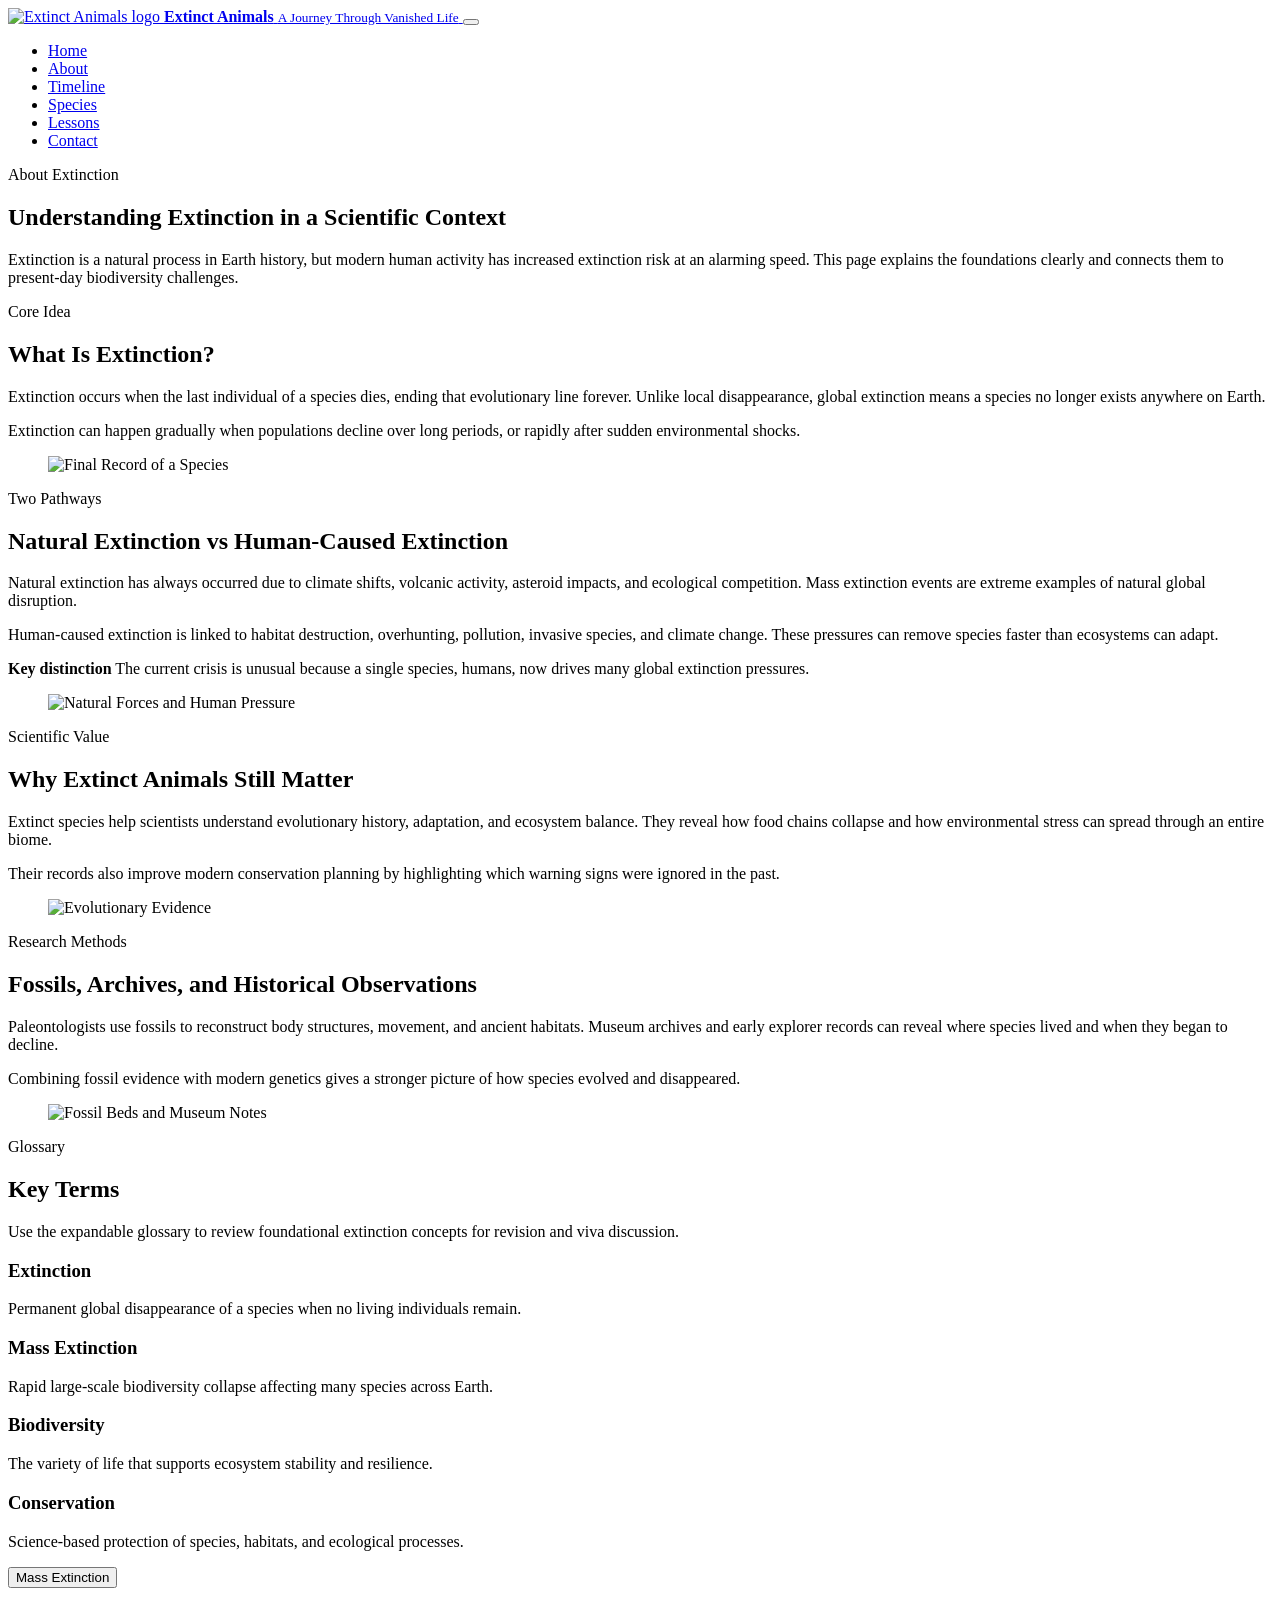
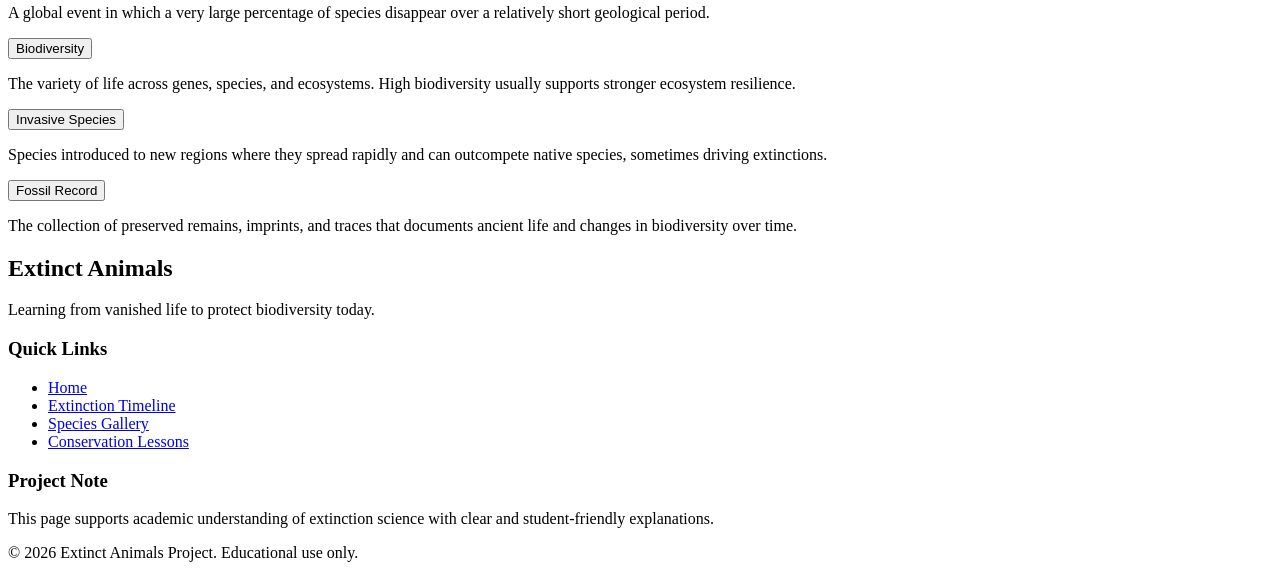
==== about.html @ c0fbe5d6 "Add files via upload" ====
<!DOCTYPE html>
<html lang="en">
<head>
  <meta charset="UTF-8" />
  <meta name="viewport" content="width=device-width, initial-scale=1.0" />
  <meta name="description" content="Learn what extinction means, how natural and human-driven extinctions differ, and why extinct species still matter to science." />
  <title>Extinct Animals | About Extinction</title>
  <meta name="robots" content="index, follow" />
  <meta name="theme-color" content="#13110f" />
  <link rel="canonical" href="https://your-domain.example/about.html" />

  <meta property="og:locale" content="en_US" />
  <meta property="og:type" content="website" />
  <meta property="og:site_name" content="Extinct Animals" />
  <meta property="og:title" content="Extinct Animals | About Extinction" />
  <meta property="og:description" content="Learn what extinction means, how natural and human-driven extinctions differ, and why extinct species still matter to science." />
  <meta property="og:url" content="https://your-domain.example/about.html" />
  <meta property="og:image" content="/assets/banners/Banner.png" />
  <meta property="og:image:alt" content="Extinct Animals banner with natural history theme" />

  <meta name="twitter:card" content="summary_large_image" />
  <meta name="twitter:title" content="Extinct Animals | About Extinction" />
  <meta name="twitter:description" content="Learn what extinction means, how natural and human-driven extinctions differ, and why extinct species still matter to science." />
  <meta name="twitter:image" content="/assets/banners/Banner.png" />
  <meta name="twitter:image:alt" content="Extinct Animals banner with natural history theme" />

  <link rel="stylesheet" href="css/style.css" />
  <link rel="icon" type="image/png" href="assets/icons/Logo.png" />
</head>
<body data-page="about.html">
  <header class="site-header">
    <div class="container nav-wrap">
      <a class="logo" href="index.html" aria-label="Extinct Animals home page">
        <span class="logo-mark"><img src="assets/icons/Logo.png" alt="Extinct Animals logo" /></span>
        <span class="logo-text">
          <strong>Extinct Animals</strong>
          <small>A Journey Through Vanished Life</small>
        </span>
      </a>

      <button class="menu-toggle" type="button" aria-label="Toggle navigation menu" aria-controls="primaryNav" aria-expanded="false">
        <span></span>
        <span></span>
        <span></span>
      </button>

      <nav aria-label="Main navigation">
        <ul class="nav-links" id="primaryNav">
          <li><a href="index.html" data-page="index.html">Home</a></li>
          <li><a href="about.html" data-page="about.html">About</a></li>
          <li><a href="timeline.html" data-page="timeline.html">Timeline</a></li>
          <li><a href="species.html" data-page="species.html">Species</a></li>
          <li><a href="lessons.html" data-page="lessons.html">Lessons</a></li>
          <li><a href="contact.html" data-page="contact.html">Contact</a></li>
        </ul>
      </nav>
    </div>
  </header>

  <main>
    <section class="page-hero about-hero">
      <div class="container hero-content" data-reveal>
        <span class="eyebrow">About Extinction</span>
        <h1>Understanding Extinction in a Scientific Context</h1>
        <p>
          Extinction is a natural process in Earth history, but modern human activity has increased extinction risk at an alarming speed.
          This page explains the foundations clearly and connects them to present-day biodiversity challenges.
        </p>
      </div>
    </section>

    <section class="section">
      <div class="container split-layout">
        <article class="split-text" data-reveal>
          <span class="eyebrow">Core Idea</span>
          <h2>What Is Extinction?</h2>
          <p>
            Extinction occurs when the last individual of a species dies, ending that evolutionary line forever. Unlike local disappearance,
            global extinction means a species no longer exists anywhere on Earth.
          </p>
          <p>
            Extinction can happen gradually when populations decline over long periods, or rapidly after sudden environmental shocks.
          </p>
        </article>
        <div class="split-media" data-reveal>
          <figure class="content-media">
            <img src="assets/images/Final%20Record%20of%20a%20Species.png" alt="Final Record of a Species" loading="lazy" />
          </figure>
        </div>
      </div>
    </section>

    <section class="section section-alt">
      <div class="container split-layout reverse">
        <article class="split-text" data-reveal>
          <span class="eyebrow">Two Pathways</span>
          <h2>Natural Extinction vs Human-Caused Extinction</h2>
          <p>
            Natural extinction has always occurred due to climate shifts, volcanic activity, asteroid impacts, and ecological competition.
            Mass extinction events are extreme examples of natural global disruption.
          </p>
          <p>
            Human-caused extinction is linked to habitat destruction, overhunting, pollution, invasive species, and climate change.
            These pressures can remove species faster than ecosystems can adapt.
          </p>
          <div class="callout">
            <strong>Key distinction</strong>
            The current crisis is unusual because a single species, humans, now drives many global extinction pressures.
          </div>
        </article>
        <div class="split-media" data-reveal>
          <figure class="content-media">
            <img src="assets/images/Natural%20Forces%20and%20Human%20Pressure.png" alt="Natural Forces and Human Pressure" loading="lazy" />
          </figure>
        </div>
      </div>
    </section>

    <section class="section section-light">
      <div class="container split-layout">
        <article class="split-text" data-reveal>
          <span class="eyebrow">Scientific Value</span>
          <h2>Why Extinct Animals Still Matter</h2>
          <p>
            Extinct species help scientists understand evolutionary history, adaptation, and ecosystem balance. They reveal how food chains
            collapse and how environmental stress can spread through an entire biome.
          </p>
          <p>
            Their records also improve modern conservation planning by highlighting which warning signs were ignored in the past.
          </p>
        </article>
        <div class="split-media" data-reveal>
          <figure class="content-media">
            <img src="assets/images/Evolutionary%20Evidence.png" alt="Evolutionary Evidence" loading="lazy" />
          </figure>
        </div>
      </div>
    </section>

    <section class="section">
      <div class="container split-layout reverse">
        <article class="split-text" data-reveal>
          <span class="eyebrow">Research Methods</span>
          <h2>Fossils, Archives, and Historical Observations</h2>
          <p>
            Paleontologists use fossils to reconstruct body structures, movement, and ancient habitats. Museum archives and early explorer
            records can reveal where species lived and when they began to decline.
          </p>
          <p>
            Combining fossil evidence with modern genetics gives a stronger picture of how species evolved and disappeared.
          </p>
        </article>
        <div class="split-media" data-reveal>
          <figure class="content-media">
            <img src="assets/images/Fossil%20Beds%20and%20Museum%20Notes.png" alt="Fossil Beds and Museum Notes" loading="lazy" />
          </figure>
        </div>
      </div>
    </section>

    <section class="section section-light">
      <div class="container">
        <div class="section-heading" data-reveal>
          <span class="eyebrow">Glossary</span>
          <h2>Key Terms</h2>
          <p>Use the expandable glossary to review foundational extinction concepts for revision and viva discussion.</p>
        </div>

        <div class="key-grid" data-reveal>
          <article class="glossary-card">
            <h3>Extinction</h3>
            <p>Permanent global disappearance of a species when no living individuals remain.</p>
          </article>
          <article class="glossary-card">
            <h3>Mass Extinction</h3>
            <p>Rapid large-scale biodiversity collapse affecting many species across Earth.</p>
          </article>
          <article class="glossary-card">
            <h3>Biodiversity</h3>
            <p>The variety of life that supports ecosystem stability and resilience.</p>
          </article>
          <article class="glossary-card">
            <h3>Conservation</h3>
            <p>Science-based protection of species, habitats, and ecological processes.</p>
          </article>
        </div>

        <div class="accordion" data-reveal>
          <article class="accordion-item">
            <button class="accordion-toggle" type="button" aria-expanded="false">Mass Extinction</button>
            <div class="accordion-content">
              <p>A global event in which a very large percentage of species disappear over a relatively short geological period.</p>
            </div>
          </article>

          <article class="accordion-item">
            <button class="accordion-toggle" type="button" aria-expanded="false">Biodiversity</button>
            <div class="accordion-content">
              <p>The variety of life across genes, species, and ecosystems. High biodiversity usually supports stronger ecosystem resilience.</p>
            </div>
          </article>

          <article class="accordion-item">
            <button class="accordion-toggle" type="button" aria-expanded="false">Invasive Species</button>
            <div class="accordion-content">
              <p>Species introduced to new regions where they spread rapidly and can outcompete native species, sometimes driving extinctions.</p>
            </div>
          </article>

          <article class="accordion-item">
            <button class="accordion-toggle" type="button" aria-expanded="false">Fossil Record</button>
            <div class="accordion-content">
              <p>The collection of preserved remains, imprints, and traces that documents ancient life and changes in biodiversity over time.</p>
            </div>
          </article>
        </div>
      </div>
    </section>
  </main>

  <footer class="site-footer">
    <div class="container footer-grid">
      <div>
        <h2>Extinct Animals</h2>
        <p>Learning from vanished life to protect biodiversity today.</p>
      </div>
      <div>
        <h3>Quick Links</h3>
        <ul class="footer-links">
          <li><a href="index.html">Home</a></li>
          <li><a href="timeline.html">Extinction Timeline</a></li>
          <li><a href="species.html">Species Gallery</a></li>
          <li><a href="lessons.html">Conservation Lessons</a></li>
        </ul>
      </div>
      <div>
        <h3>Project Note</h3>
        <p>This page supports academic understanding of extinction science with clear and student-friendly explanations.</p>
      </div>
    </div>
    <div class="footer-bottom">
      <p>&copy; 2026 Extinct Animals Project. Educational use only.</p>
    </div>
  </footer>

  <script src="js/main.js" defer></script>
</body>
</html>
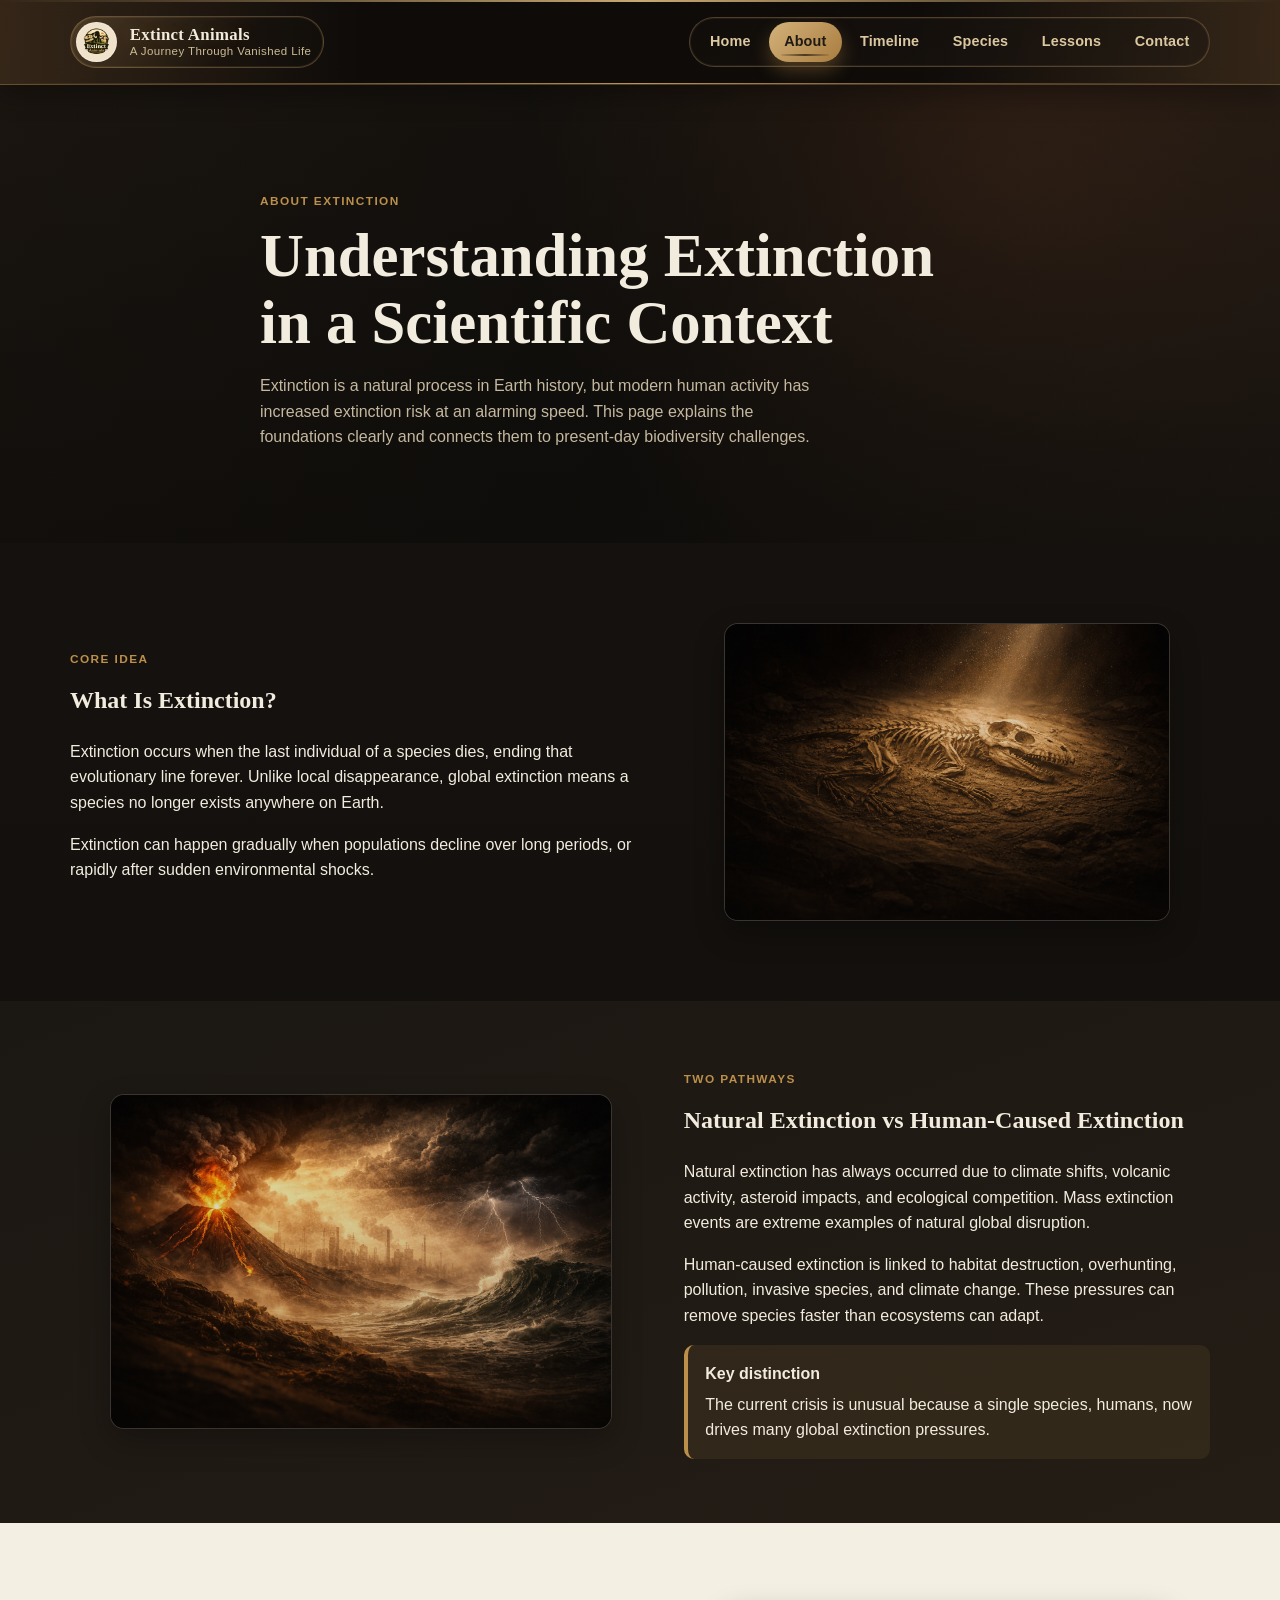
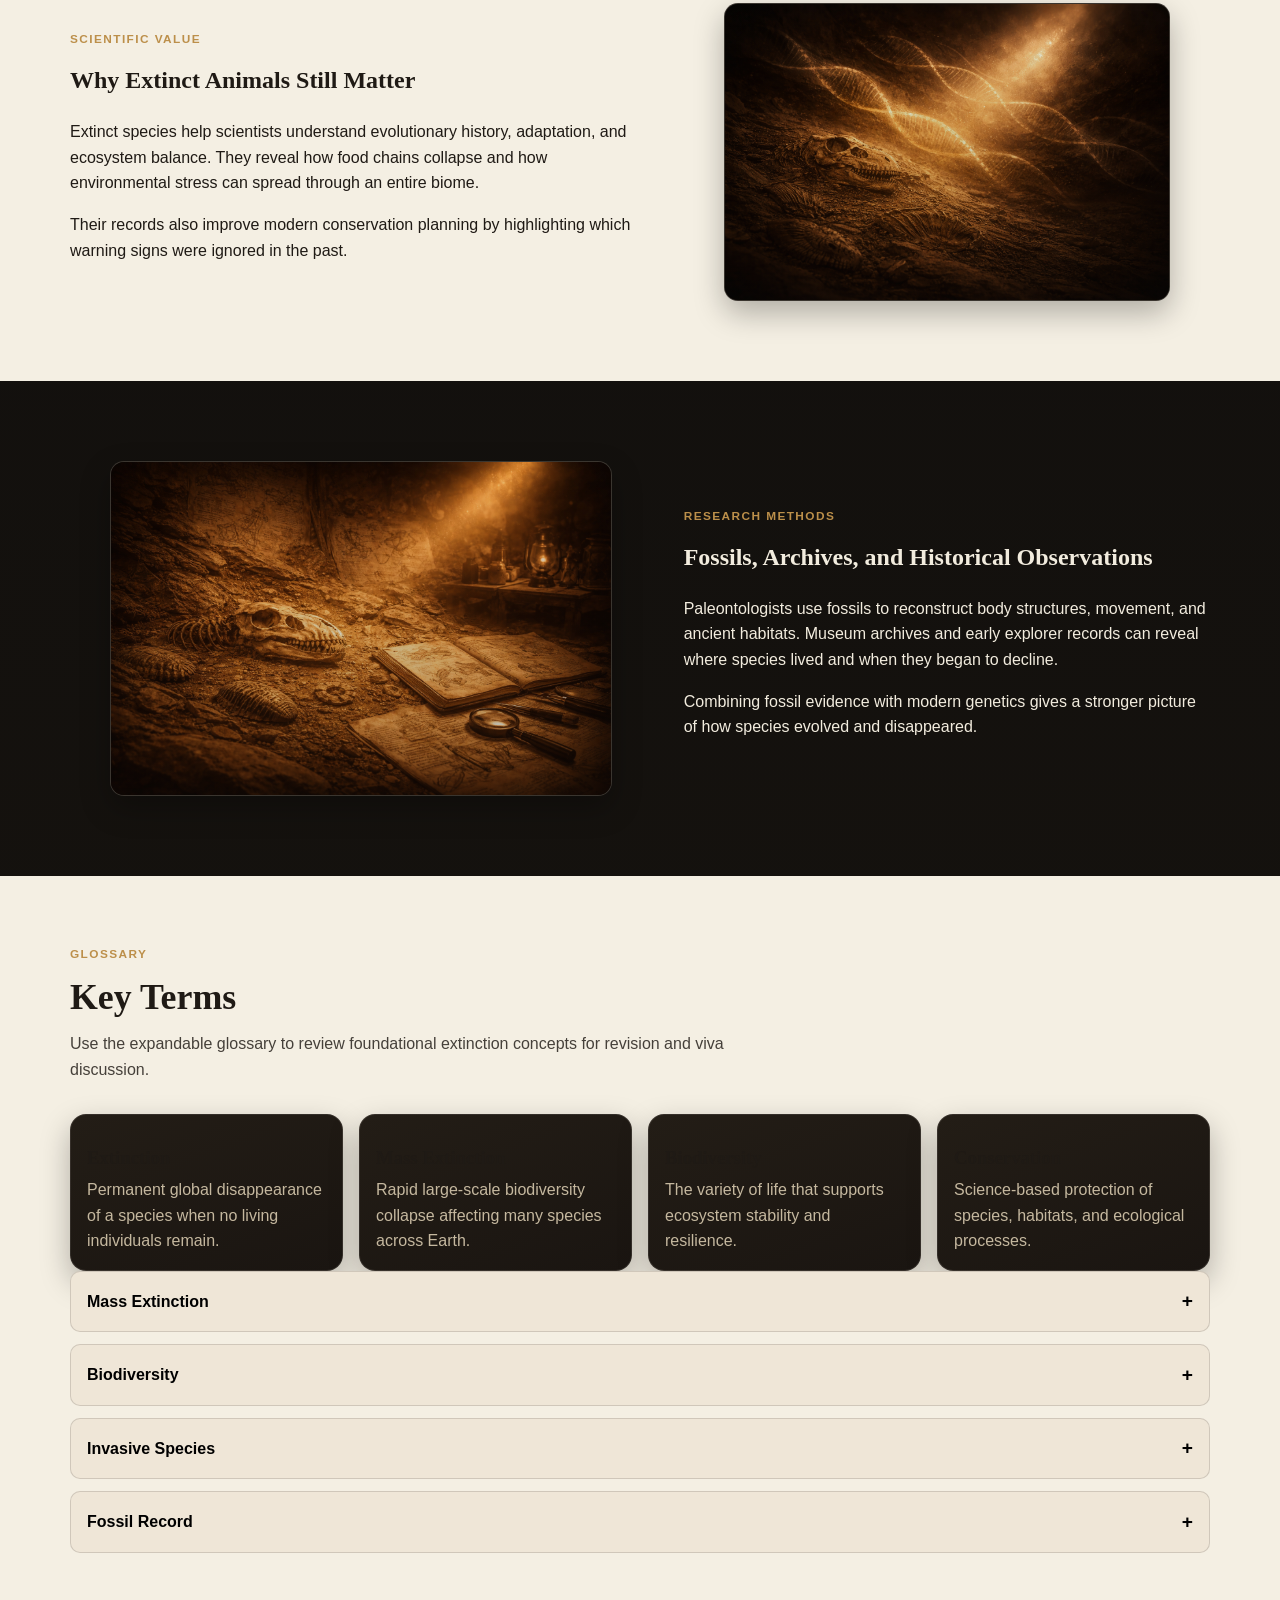
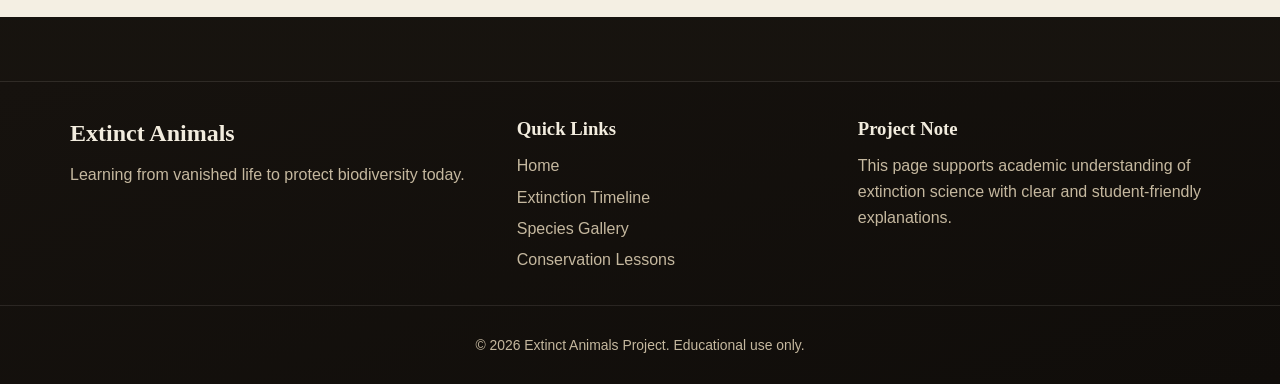
==== commit 305bdacd: "Update about.html" ====
--- a/about.html
+++ b/about.html
@@ -1,250 +1,250 @@
-<!DOCTYPE html>
-<html lang="en">
-<head>
-  <meta charset="UTF-8" />
-  <meta name="viewport" content="width=device-width, initial-scale=1.0" />
-  <meta name="description" content="Learn what extinction means, how natural and human-driven extinctions differ, and why extinct species still matter to science." />
-  <title>Extinct Animals | About Extinction</title>
-  <meta name="robots" content="index, follow" />
-  <meta name="theme-color" content="#13110f" />
-  <link rel="canonical" href="https://your-domain.example/about.html" />
-
-  <meta property="og:locale" content="en_US" />
-  <meta property="og:type" content="website" />
-  <meta property="og:site_name" content="Extinct Animals" />
-  <meta property="og:title" content="Extinct Animals | About Extinction" />
-  <meta property="og:description" content="Learn what extinction means, how natural and human-driven extinctions differ, and why extinct species still matter to science." />
-  <meta property="og:url" content="https://your-domain.example/about.html" />
-  <meta property="og:image" content="/assets/banners/Banner.png" />
-  <meta property="og:image:alt" content="Extinct Animals banner with natural history theme" />
-
-  <meta name="twitter:card" content="summary_large_image" />
-  <meta name="twitter:title" content="Extinct Animals | About Extinction" />
-  <meta name="twitter:description" content="Learn what extinction means, how natural and human-driven extinctions differ, and why extinct species still matter to science." />
-  <meta name="twitter:image" content="/assets/banners/Banner.png" />
-  <meta name="twitter:image:alt" content="Extinct Animals banner with natural history theme" />
-
-  <link rel="stylesheet" href="css/style.css" />
-  <link rel="icon" type="image/png" href="assets/icons/Logo.png" />
-</head>
-<body data-page="about.html">
-  <header class="site-header">
-    <div class="container nav-wrap">
-      <a class="logo" href="index.html" aria-label="Extinct Animals home page">
-        <span class="logo-mark"><img src="assets/icons/Logo.png" alt="Extinct Animals logo" /></span>
-        <span class="logo-text">
-          <strong>Extinct Animals</strong>
-          <small>A Journey Through Vanished Life</small>
-        </span>
-      </a>
-
-      <button class="menu-toggle" type="button" aria-label="Toggle navigation menu" aria-controls="primaryNav" aria-expanded="false">
-        <span></span>
-        <span></span>
-        <span></span>
-      </button>
-
-      <nav aria-label="Main navigation">
-        <ul class="nav-links" id="primaryNav">
-          <li><a href="index.html" data-page="index.html">Home</a></li>
-          <li><a href="about.html" data-page="about.html">About</a></li>
-          <li><a href="timeline.html" data-page="timeline.html">Timeline</a></li>
-          <li><a href="species.html" data-page="species.html">Species</a></li>
-          <li><a href="lessons.html" data-page="lessons.html">Lessons</a></li>
-          <li><a href="contact.html" data-page="contact.html">Contact</a></li>
-        </ul>
-      </nav>
-    </div>
-  </header>
-
-  <main>
-    <section class="page-hero about-hero">
-      <div class="container hero-content" data-reveal>
-        <span class="eyebrow">About Extinction</span>
-        <h1>Understanding Extinction in a Scientific Context</h1>
-        <p>
-          Extinction is a natural process in Earth history, but modern human activity has increased extinction risk at an alarming speed.
-          This page explains the foundations clearly and connects them to present-day biodiversity challenges.
-        </p>
-      </div>
-    </section>
-
-    <section class="section">
-      <div class="container split-layout">
-        <article class="split-text" data-reveal>
-          <span class="eyebrow">Core Idea</span>
-          <h2>What Is Extinction?</h2>
-          <p>
-            Extinction occurs when the last individual of a species dies, ending that evolutionary line forever. Unlike local disappearance,
-            global extinction means a species no longer exists anywhere on Earth.
-          </p>
-          <p>
-            Extinction can happen gradually when populations decline over long periods, or rapidly after sudden environmental shocks.
-          </p>
-        </article>
-        <div class="split-media" data-reveal>
-          <figure class="content-media">
-            <img src="assets/images/Final%20Record%20of%20a%20Species.png" alt="Final Record of a Species" loading="lazy" />
-          </figure>
-        </div>
-      </div>
-    </section>
-
-    <section class="section section-alt">
-      <div class="container split-layout reverse">
-        <article class="split-text" data-reveal>
-          <span class="eyebrow">Two Pathways</span>
-          <h2>Natural Extinction vs Human-Caused Extinction</h2>
-          <p>
-            Natural extinction has always occurred due to climate shifts, volcanic activity, asteroid impacts, and ecological competition.
-            Mass extinction events are extreme examples of natural global disruption.
-          </p>
-          <p>
-            Human-caused extinction is linked to habitat destruction, overhunting, pollution, invasive species, and climate change.
-            These pressures can remove species faster than ecosystems can adapt.
-          </p>
-          <div class="callout">
-            <strong>Key distinction</strong>
-            The current crisis is unusual because a single species, humans, now drives many global extinction pressures.
-          </div>
-        </article>
-        <div class="split-media" data-reveal>
-          <figure class="content-media">
-            <img src="assets/images/Natural%20Forces%20and%20Human%20Pressure.png" alt="Natural Forces and Human Pressure" loading="lazy" />
-          </figure>
-        </div>
-      </div>
-    </section>
-
-    <section class="section section-light">
-      <div class="container split-layout">
-        <article class="split-text" data-reveal>
-          <span class="eyebrow">Scientific Value</span>
-          <h2>Why Extinct Animals Still Matter</h2>
-          <p>
-            Extinct species help scientists understand evolutionary history, adaptation, and ecosystem balance. They reveal how food chains
-            collapse and how environmental stress can spread through an entire biome.
-          </p>
-          <p>
-            Their records also improve modern conservation planning by highlighting which warning signs were ignored in the past.
-          </p>
-        </article>
-        <div class="split-media" data-reveal>
-          <figure class="content-media">
-            <img src="assets/images/Evolutionary%20Evidence.png" alt="Evolutionary Evidence" loading="lazy" />
-          </figure>
-        </div>
-      </div>
-    </section>
-
-    <section class="section">
-      <div class="container split-layout reverse">
-        <article class="split-text" data-reveal>
-          <span class="eyebrow">Research Methods</span>
-          <h2>Fossils, Archives, and Historical Observations</h2>
-          <p>
-            Paleontologists use fossils to reconstruct body structures, movement, and ancient habitats. Museum archives and early explorer
-            records can reveal where species lived and when they began to decline.
-          </p>
-          <p>
-            Combining fossil evidence with modern genetics gives a stronger picture of how species evolved and disappeared.
-          </p>
-        </article>
-        <div class="split-media" data-reveal>
-          <figure class="content-media">
-            <img src="assets/images/Fossil%20Beds%20and%20Museum%20Notes.png" alt="Fossil Beds and Museum Notes" loading="lazy" />
-          </figure>
-        </div>
-      </div>
-    </section>
-
-    <section class="section section-light">
-      <div class="container">
-        <div class="section-heading" data-reveal>
-          <span class="eyebrow">Glossary</span>
-          <h2>Key Terms</h2>
-          <p>Use the expandable glossary to review foundational extinction concepts for revision and viva discussion.</p>
-        </div>
-
-        <div class="key-grid" data-reveal>
-          <article class="glossary-card">
-            <h3>Extinction</h3>
-            <p>Permanent global disappearance of a species when no living individuals remain.</p>
-          </article>
-          <article class="glossary-card">
-            <h3>Mass Extinction</h3>
-            <p>Rapid large-scale biodiversity collapse affecting many species across Earth.</p>
-          </article>
-          <article class="glossary-card">
-            <h3>Biodiversity</h3>
-            <p>The variety of life that supports ecosystem stability and resilience.</p>
-          </article>
-          <article class="glossary-card">
-            <h3>Conservation</h3>
-            <p>Science-based protection of species, habitats, and ecological processes.</p>
-          </article>
-        </div>
-
-        <div class="accordion" data-reveal>
-          <article class="accordion-item">
-            <button class="accordion-toggle" type="button" aria-expanded="false">Mass Extinction</button>
-            <div class="accordion-content">
-              <p>A global event in which a very large percentage of species disappear over a relatively short geological period.</p>
-            </div>
-          </article>
-
-          <article class="accordion-item">
-            <button class="accordion-toggle" type="button" aria-expanded="false">Biodiversity</button>
-            <div class="accordion-content">
-              <p>The variety of life across genes, species, and ecosystems. High biodiversity usually supports stronger ecosystem resilience.</p>
-            </div>
-          </article>
-
-          <article class="accordion-item">
-            <button class="accordion-toggle" type="button" aria-expanded="false">Invasive Species</button>
-            <div class="accordion-content">
-              <p>Species introduced to new regions where they spread rapidly and can outcompete native species, sometimes driving extinctions.</p>
-            </div>
-          </article>
-
-          <article class="accordion-item">
-            <button class="accordion-toggle" type="button" aria-expanded="false">Fossil Record</button>
-            <div class="accordion-content">
-              <p>The collection of preserved remains, imprints, and traces that documents ancient life and changes in biodiversity over time.</p>
-            </div>
-          </article>
-        </div>
-      </div>
-    </section>
-  </main>
-
-  <footer class="site-footer">
-    <div class="container footer-grid">
-      <div>
-        <h2>Extinct Animals</h2>
-        <p>Learning from vanished life to protect biodiversity today.</p>
-      </div>
-      <div>
-        <h3>Quick Links</h3>
-        <ul class="footer-links">
-          <li><a href="index.html">Home</a></li>
-          <li><a href="timeline.html">Extinction Timeline</a></li>
-          <li><a href="species.html">Species Gallery</a></li>
-          <li><a href="lessons.html">Conservation Lessons</a></li>
-        </ul>
-      </div>
-      <div>
-        <h3>Project Note</h3>
-        <p>This page supports academic understanding of extinction science with clear and student-friendly explanations.</p>
-      </div>
-    </div>
-    <div class="footer-bottom">
-      <p>&copy; 2026 Extinct Animals Project. Educational use only.</p>
-    </div>
-  </footer>
-
-  <script src="js/main.js" defer></script>
-</body>
+<!DOCTYPE html>
+<html lang="en">
+<head>
+  <meta charset="UTF-8" />
+  <meta name="viewport" content="width=device-width, initial-scale=1.0" />
+  <meta name="description" content="Learn what extinction means, how natural and human-driven extinctions differ, and why extinct species still matter to science." />
+  <title>Extinct Animals | About Extinction</title>
+  <meta name="robots" content="index, follow" />
+  <meta name="theme-color" content="#13110f" />
+  <link rel="canonical" href="https://your-domain.example/about.html" />
+
+  <meta property="og:locale" content="en_US" />
+  <meta property="og:type" content="website" />
+  <meta property="og:site_name" content="Extinct Animals" />
+  <meta property="og:title" content="Extinct Animals | About Extinction" />
+  <meta property="og:description" content="Learn what extinction means, how natural and human-driven extinctions differ, and why extinct species still matter to science." />
+ <meta property="og:url" content="https://lostspecies.vercel.app" />
+  <meta property="og:image" content="https://lostspecies.vercel.app/assets/banners/Banner.png" />
+  <meta property="og:image:alt" content="Extinct Animals banner with natural history theme" />
+
+  <meta name="twitter:card" content="summary_large_image" />
+  <meta name="twitter:title" content="Extinct Animals | About Extinction" />
+  <meta name="twitter:description" content="Learn what extinction means, how natural and human-driven extinctions differ, and why extinct species still matter to science." />
+  <meta name="twitter:image" content="/assets/banners/Banner.png" />
+  <meta name="twitter:image:alt" content="Extinct Animals banner with natural history theme" />
+
+  <link rel="stylesheet" href="css/style.css" />
+  <link rel="icon" type="image/png" href="assets/icons/Logo.png" />
+</head>
+<body data-page="about.html">
+  <header class="site-header">
+    <div class="container nav-wrap">
+      <a class="logo" href="index.html" aria-label="Extinct Animals home page">
+        <span class="logo-mark"><img src="assets/icons/Logo.png" alt="Extinct Animals logo" /></span>
+        <span class="logo-text">
+          <strong>Extinct Animals</strong>
+          <small>A Journey Through Vanished Life</small>
+        </span>
+      </a>
+
+      <button class="menu-toggle" type="button" aria-label="Toggle navigation menu" aria-controls="primaryNav" aria-expanded="false">
+        <span></span>
+        <span></span>
+        <span></span>
+      </button>
+
+      <nav aria-label="Main navigation">
+        <ul class="nav-links" id="primaryNav">
+          <li><a href="index.html" data-page="index.html">Home</a></li>
+          <li><a href="about.html" data-page="about.html">About</a></li>
+          <li><a href="timeline.html" data-page="timeline.html">Timeline</a></li>
+          <li><a href="species.html" data-page="species.html">Species</a></li>
+          <li><a href="lessons.html" data-page="lessons.html">Lessons</a></li>
+          <li><a href="contact.html" data-page="contact.html">Contact</a></li>
+        </ul>
+      </nav>
+    </div>
+  </header>
+
+  <main>
+    <section class="page-hero about-hero">
+      <div class="container hero-content" data-reveal>
+        <span class="eyebrow">About Extinction</span>
+        <h1>Understanding Extinction in a Scientific Context</h1>
+        <p>
+          Extinction is a natural process in Earth history, but modern human activity has increased extinction risk at an alarming speed.
+          This page explains the foundations clearly and connects them to present-day biodiversity challenges.
+        </p>
+      </div>
+    </section>
+
+    <section class="section">
+      <div class="container split-layout">
+        <article class="split-text" data-reveal>
+          <span class="eyebrow">Core Idea</span>
+          <h2>What Is Extinction?</h2>
+          <p>
+            Extinction occurs when the last individual of a species dies, ending that evolutionary line forever. Unlike local disappearance,
+            global extinction means a species no longer exists anywhere on Earth.
+          </p>
+          <p>
+            Extinction can happen gradually when populations decline over long periods, or rapidly after sudden environmental shocks.
+          </p>
+        </article>
+        <div class="split-media" data-reveal>
+          <figure class="content-media">
+            <img src="assets/images/Final%20Record%20of%20a%20Species.png" alt="Final Record of a Species" loading="lazy" />
+          </figure>
+        </div>
+      </div>
+    </section>
+
+    <section class="section section-alt">
+      <div class="container split-layout reverse">
+        <article class="split-text" data-reveal>
+          <span class="eyebrow">Two Pathways</span>
+          <h2>Natural Extinction vs Human-Caused Extinction</h2>
+          <p>
+            Natural extinction has always occurred due to climate shifts, volcanic activity, asteroid impacts, and ecological competition.
+            Mass extinction events are extreme examples of natural global disruption.
+          </p>
+          <p>
+            Human-caused extinction is linked to habitat destruction, overhunting, pollution, invasive species, and climate change.
+            These pressures can remove species faster than ecosystems can adapt.
+          </p>
+          <div class="callout">
+            <strong>Key distinction</strong>
+            The current crisis is unusual because a single species, humans, now drives many global extinction pressures.
+          </div>
+        </article>
+        <div class="split-media" data-reveal>
+          <figure class="content-media">
+            <img src="assets/images/Natural%20Forces%20and%20Human%20Pressure.png" alt="Natural Forces and Human Pressure" loading="lazy" />
+          </figure>
+        </div>
+      </div>
+    </section>
+
+    <section class="section section-light">
+      <div class="container split-layout">
+        <article class="split-text" data-reveal>
+          <span class="eyebrow">Scientific Value</span>
+          <h2>Why Extinct Animals Still Matter</h2>
+          <p>
+            Extinct species help scientists understand evolutionary history, adaptation, and ecosystem balance. They reveal how food chains
+            collapse and how environmental stress can spread through an entire biome.
+          </p>
+          <p>
+            Their records also improve modern conservation planning by highlighting which warning signs were ignored in the past.
+          </p>
+        </article>
+        <div class="split-media" data-reveal>
+          <figure class="content-media">
+            <img src="assets/images/Evolutionary%20Evidence.png" alt="Evolutionary Evidence" loading="lazy" />
+          </figure>
+        </div>
+      </div>
+    </section>
+
+    <section class="section">
+      <div class="container split-layout reverse">
+        <article class="split-text" data-reveal>
+          <span class="eyebrow">Research Methods</span>
+          <h2>Fossils, Archives, and Historical Observations</h2>
+          <p>
+            Paleontologists use fossils to reconstruct body structures, movement, and ancient habitats. Museum archives and early explorer
+            records can reveal where species lived and when they began to decline.
+          </p>
+          <p>
+            Combining fossil evidence with modern genetics gives a stronger picture of how species evolved and disappeared.
+          </p>
+        </article>
+        <div class="split-media" data-reveal>
+          <figure class="content-media">
+            <img src="assets/images/Fossil%20Beds%20and%20Museum%20Notes.png" alt="Fossil Beds and Museum Notes" loading="lazy" />
+          </figure>
+        </div>
+      </div>
+    </section>
+
+    <section class="section section-light">
+      <div class="container">
+        <div class="section-heading" data-reveal>
+          <span class="eyebrow">Glossary</span>
+          <h2>Key Terms</h2>
+          <p>Use the expandable glossary to review foundational extinction concepts for revision and viva discussion.</p>
+        </div>
+
+        <div class="key-grid" data-reveal>
+          <article class="glossary-card">
+            <h3>Extinction</h3>
+            <p>Permanent global disappearance of a species when no living individuals remain.</p>
+          </article>
+          <article class="glossary-card">
+            <h3>Mass Extinction</h3>
+            <p>Rapid large-scale biodiversity collapse affecting many species across Earth.</p>
+          </article>
+          <article class="glossary-card">
+            <h3>Biodiversity</h3>
+            <p>The variety of life that supports ecosystem stability and resilience.</p>
+          </article>
+          <article class="glossary-card">
+            <h3>Conservation</h3>
+            <p>Science-based protection of species, habitats, and ecological processes.</p>
+          </article>
+        </div>
+
+        <div class="accordion" data-reveal>
+          <article class="accordion-item">
+            <button class="accordion-toggle" type="button" aria-expanded="false">Mass Extinction</button>
+            <div class="accordion-content">
+              <p>A global event in which a very large percentage of species disappear over a relatively short geological period.</p>
+            </div>
+          </article>
+
+          <article class="accordion-item">
+            <button class="accordion-toggle" type="button" aria-expanded="false">Biodiversity</button>
+            <div class="accordion-content">
+              <p>The variety of life across genes, species, and ecosystems. High biodiversity usually supports stronger ecosystem resilience.</p>
+            </div>
+          </article>
+
+          <article class="accordion-item">
+            <button class="accordion-toggle" type="button" aria-expanded="false">Invasive Species</button>
+            <div class="accordion-content">
+              <p>Species introduced to new regions where they spread rapidly and can outcompete native species, sometimes driving extinctions.</p>
+            </div>
+          </article>
+
+          <article class="accordion-item">
+            <button class="accordion-toggle" type="button" aria-expanded="false">Fossil Record</button>
+            <div class="accordion-content">
+              <p>The collection of preserved remains, imprints, and traces that documents ancient life and changes in biodiversity over time.</p>
+            </div>
+          </article>
+        </div>
+      </div>
+    </section>
+  </main>
+
+  <footer class="site-footer">
+    <div class="container footer-grid">
+      <div>
+        <h2>Extinct Animals</h2>
+        <p>Learning from vanished life to protect biodiversity today.</p>
+      </div>
+      <div>
+        <h3>Quick Links</h3>
+        <ul class="footer-links">
+          <li><a href="index.html">Home</a></li>
+          <li><a href="timeline.html">Extinction Timeline</a></li>
+          <li><a href="species.html">Species Gallery</a></li>
+          <li><a href="lessons.html">Conservation Lessons</a></li>
+        </ul>
+      </div>
+      <div>
+        <h3>Project Note</h3>
+        <p>This page supports academic understanding of extinction science with clear and student-friendly explanations.</p>
+      </div>
+    </div>
+    <div class="footer-bottom">
+      <p>&copy; 2026 Extinct Animals Project. Educational use only.</p>
+    </div>
+  </footer>
+
+  <script src="js/main.js" defer></script>
+</body>
 </html>
 
 
--- a/css/style.css
+++ b/css/style.css
@@ -0,0 +1,1461 @@
+:root {
+  --clr-bg: #13110f;
+  --clr-surface: #1d1914;
+  --clr-surface-soft: #272119;
+  --clr-card: #211c16;
+  --clr-light: #f4efe3;
+  --clr-light-soft: #ebe2d1;
+  --clr-text: #f2ecde;
+  --clr-text-dark: #1f1a15;
+  --clr-muted: #c5b89f;
+  --clr-gold: #bc8f4a;
+  --clr-rust: #8f4e2c;
+  --clr-olive: #6b744b;
+  --clr-danger: #efb199;
+  --clr-success: #9fd6ab;
+  --font-heading: "Palatino Linotype", "Book Antiqua", Palatino, Georgia, "Times New Roman", serif;
+  --font-body: "Segoe UI", Tahoma, Geneva, Verdana, sans-serif;
+  --max-width: 1140px;
+  --radius-sm: 10px;
+  --radius-md: 16px;
+  --radius-lg: 24px;
+  --radius-round: 999px;
+  --shadow-soft: 0 12px 30px rgba(0, 0, 0, 0.28);
+  --shadow-hover: 0 18px 42px rgba(0, 0, 0, 0.35);
+  --transition: all 0.28s ease;
+  --space-1: 0.5rem;
+  --space-2: 0.75rem;
+  --space-3: 1rem;
+  --space-4: 1.5rem;
+  --space-5: 2rem;
+  --space-6: 3rem;
+  --space-7: 4rem;
+}
+
+* {
+  box-sizing: border-box;
+}
+
+html {
+  scroll-behavior: smooth;
+}
+
+body {
+  margin: 0;
+  font-family: var(--font-body);
+  color: var(--clr-text);
+  background: linear-gradient(180deg, #17130f 0%, #110f0d 40%, #18140f 100%);
+  line-height: 1.6;
+  overflow-x: hidden;
+}
+
+img {
+  max-width: 100%;
+  display: block;
+}
+
+a {
+  color: inherit;
+  text-decoration: none;
+}
+
+button,
+input,
+select,
+textarea {
+  font: inherit;
+}
+
+a:focus-visible,
+button:focus-visible,
+input:focus-visible,
+select:focus-visible,
+textarea:focus-visible {
+  outline: 2px solid var(--clr-gold);
+  outline-offset: 2px;
+}
+
+.container {
+  width: min(var(--max-width), calc(100% - 2rem));
+  margin-inline: auto;
+}
+
+.section {
+  padding: var(--space-7) 0;
+}
+
+.section-light {
+  background: var(--clr-light);
+  color: var(--clr-text-dark);
+}
+
+.section-alt {
+  background: linear-gradient(160deg, #1b1712 0%, #241d16 100%);
+}
+
+.section-heading {
+  margin-bottom: var(--space-5);
+  max-width: 680px;
+}
+
+.section-heading h2 {
+  margin: 0 0 var(--space-2);
+  font-family: var(--font-heading);
+  font-size: clamp(1.8rem, 2.8vw, 2.6rem);
+  line-height: 1.2;
+}
+
+.section-heading p {
+  margin: 0;
+  color: currentColor;
+  opacity: 0.82;
+}
+
+.eyebrow {
+  display: inline-block;
+  margin-bottom: var(--space-2);
+  text-transform: uppercase;
+  letter-spacing: 0.12em;
+  font-size: 0.74rem;
+  color: var(--clr-gold);
+  font-weight: 600;
+}
+
+.btn {
+  display: inline-flex;
+  align-items: center;
+  justify-content: center;
+  padding: 0.75rem 1.25rem;
+  border-radius: var(--radius-round);
+  border: 1px solid transparent;
+  cursor: pointer;
+  font-weight: 600;
+  transition: var(--transition);
+}
+
+.btn-primary {
+  background: linear-gradient(135deg, #bd9150 0%, #996d34 100%);
+  color: #1d150f;
+}
+
+.btn-primary:hover {
+  transform: translateY(-2px);
+  box-shadow: 0 10px 22px rgba(188, 143, 74, 0.36);
+}
+
+.btn-secondary {
+  border-color: rgba(242, 236, 222, 0.34);
+  color: var(--clr-text);
+  background: transparent;
+}
+
+.btn-secondary:hover {
+  background: rgba(244, 239, 227, 0.08);
+  transform: translateY(-2px);
+}
+
+.btn-dark {
+  background: var(--clr-text-dark);
+  color: var(--clr-light);
+}
+
+.btn-dark:hover {
+  opacity: 0.92;
+}
+
+.site-header {
+  position: sticky;
+  top: 0;
+  z-index: 220;
+  isolation: isolate;
+  backdrop-filter: blur(10px) saturate(120%);
+  background: linear-gradient(
+    90deg,
+    rgba(64, 46, 28, 0.74) 0%,
+    rgba(14, 11, 9, 0.94) 28%,
+    rgba(14, 11, 9, 0.94) 72%,
+    rgba(64, 46, 28, 0.74) 100%
+  );
+  border-bottom: 1px solid rgba(196, 156, 94, 0.34);
+  box-shadow: 0 10px 24px rgba(0, 0, 0, 0.3);
+}
+
+.site-header::before,
+.site-header::after {
+  content: "";
+  position: absolute;
+  left: 0;
+  right: 0;
+  pointer-events: none;
+}
+
+.site-header::before {
+  top: 0;
+  height: 2px;
+  background: linear-gradient(90deg, transparent 0%, rgba(220, 186, 126, 0.9) 50%, transparent 100%);
+}
+
+.site-header::after {
+  bottom: 0;
+  height: 1px;
+  background: linear-gradient(90deg, rgba(196, 156, 94, 0) 0%, rgba(196, 156, 94, 0.95) 50%, rgba(196, 156, 94, 0) 100%);
+}
+
+.nav-wrap {
+  display: flex;
+  align-items: center;
+  justify-content: space-between;
+  gap: 1rem;
+  min-height: 84px;
+}
+
+.logo {
+  display: flex;
+  align-items: center;
+  gap: 0.8rem;
+  padding: 0.3rem 0.72rem 0.3rem 0.32rem;
+  border-radius: var(--radius-round);
+  border: 1px solid rgba(196, 156, 94, 0.35);
+  background: linear-gradient(135deg, rgba(196, 156, 94, 0.2) 0%, rgba(20, 16, 12, 0.32) 64%);
+  box-shadow: inset 0 0 0 1px rgba(244, 239, 227, 0.07);
+  transition: var(--transition);
+}
+
+.logo:hover {
+  transform: translateY(-1px);
+  border-color: rgba(220, 186, 126, 0.65);
+}
+
+.logo-mark {
+  width: 2.55rem;
+  height: 2.55rem;
+  display: grid;
+  place-items: center;
+  border-radius: 50%;
+  overflow: hidden;
+  border: 1px solid rgba(244, 239, 227, 0.56);
+  background: #f1e3cb;
+}
+
+.logo-mark img {
+  width: 100%;
+  height: 100%;
+  object-fit: cover;
+}
+
+.logo-text {
+  display: grid;
+  line-height: 1.2;
+}
+
+.logo-text strong {
+  font-family: var(--font-heading);
+  font-size: 1.05rem;
+  font-weight: 700;
+  letter-spacing: 0.02em;
+  text-shadow: 0 0 16px rgba(196, 156, 94, 0.2);
+}
+
+.logo-text small {
+  font-size: 0.72rem;
+  color: #cdbb96;
+  letter-spacing: 0.035em;
+}
+
+nav {
+  margin-left: auto;
+  position: relative;
+}
+
+.nav-links {
+  list-style: none;
+  margin: 0;
+  padding: 0.28rem;
+  display: flex;
+  align-items: center;
+  gap: 0.2rem;
+  border-radius: var(--radius-round);
+  border: 1px solid rgba(196, 156, 94, 0.35);
+  background: linear-gradient(150deg, rgba(18, 14, 11, 0.82) 0%, rgba(34, 27, 20, 0.58) 100%);
+  box-shadow: inset 0 0 0 1px rgba(244, 239, 227, 0.06);
+}
+
+.nav-links li {
+  position: relative;
+}
+
+.nav-links a {
+  display: inline-flex;
+  align-items: center;
+  justify-content: center;
+  border-radius: calc(var(--radius-round) - 6px);
+  padding: 0.5rem 0.95rem;
+  color: #dbc8a1;
+  font-size: 0.9rem;
+  font-weight: 600;
+  letter-spacing: 0.01em;
+  position: relative;
+  isolation: isolate;
+  transition: var(--transition);
+}
+
+.nav-links a:hover {
+  color: #f8f0e0;
+  background: rgba(244, 239, 227, 0.08);
+}
+
+.nav-links a::after {
+  content: "";
+  position: absolute;
+  left: 0.78rem;
+  right: 0.78rem;
+  bottom: 0.32rem;
+  height: 2px;
+  border-radius: var(--radius-round);
+  background: linear-gradient(90deg, rgba(196, 156, 94, 0.1) 0%, rgba(220, 186, 126, 1) 50%, rgba(196, 156, 94, 0.1) 100%);
+  transform: scaleX(0);
+  transform-origin: center;
+  transition: transform 0.25s ease;
+}
+
+.nav-links a:hover::after {
+  transform: scaleX(1);
+}
+
+.nav-links a.active {
+  color: var(--clr-text-dark);
+  background: linear-gradient(135deg, #d3b27a 0%, #a97c3f 100%);
+  box-shadow: 0 9px 18px rgba(184, 137, 70, 0.35);
+}
+
+.nav-links a.active::after {
+  transform: scaleX(1);
+  background: linear-gradient(90deg, rgba(45, 34, 21, 0.1) 0%, rgba(45, 34, 21, 0.8) 50%, rgba(45, 34, 21, 0.1) 100%);
+}
+
+.menu-toggle {
+  border: 1px solid rgba(196, 156, 94, 0.45);
+  background: linear-gradient(135deg, rgba(196, 156, 94, 0.25) 0%, rgba(18, 14, 11, 0.2) 100%);
+  color: var(--clr-text);
+  width: 2.65rem;
+  height: 2.65rem;
+  display: none;
+  border-radius: 12px;
+  padding: 0;
+  cursor: pointer;
+  align-items: center;
+  justify-content: center;
+  flex-direction: column;
+  gap: 0.25rem;
+}
+
+.menu-toggle span {
+  width: 1.2rem;
+  height: 2px;
+  border-radius: 4px;
+  background: #f2e7d4;
+  transition: var(--transition);
+}
+
+.menu-toggle[aria-expanded="true"] span:nth-child(1) {
+  transform: translateY(6px) rotate(45deg);
+}
+
+.menu-toggle[aria-expanded="true"] span:nth-child(2) {
+  opacity: 0;
+}
+
+.menu-toggle[aria-expanded="true"] span:nth-child(3) {
+  transform: translateY(-6px) rotate(-45deg);
+}
+
+.page-hero {
+  position: relative;
+  isolation: isolate;
+  padding: clamp(4.8rem, 8vw, 6.8rem) 0 clamp(4rem, 6vw, 5.2rem);
+}
+
+.page-hero::before,
+.page-hero::after {
+  content: "";
+  position: absolute;
+  inset: 0;
+  z-index: -2;
+}
+
+.page-hero::after {
+  z-index: -1;
+  background: linear-gradient(180deg, rgba(14, 12, 10, 0.38) 0%, rgba(14, 12, 10, 0.78) 100%);
+}
+
+.home-hero::before {
+  background:
+    radial-gradient(circle at 18% 15%, rgba(188, 143, 74, 0.35), transparent 44%),
+    radial-gradient(circle at 84% 12%, rgba(108, 120, 73, 0.32), transparent 45%),
+    linear-gradient(130deg, rgba(22, 17, 12, 0.78) 0%, rgba(12, 10, 8, 0.85) 58%, rgba(35, 27, 18, 0.8) 100%),
+    url("../assets/banners/Banner.png");
+  background-size: auto, auto, auto, cover;
+  background-position: center, center, center, center;
+  background-repeat: no-repeat;
+}
+
+.about-hero::before {
+  background:
+    radial-gradient(circle at 80% 18%, rgba(143, 78, 44, 0.36), transparent 46%),
+    linear-gradient(120deg, #231b14 0%, #11100d 54%, #2b231a 100%);
+}
+
+.timeline-hero::before {
+  background:
+    radial-gradient(circle at 15% 25%, rgba(107, 116, 75, 0.35), transparent 45%),
+    linear-gradient(120deg, #1d1813 0%, #100f0c 52%, #2a2118 100%);
+}
+
+.species-hero::before {
+  background:
+    radial-gradient(circle at 16% 10%, rgba(188, 143, 74, 0.28), transparent 42%),
+    radial-gradient(circle at 85% 80%, rgba(107, 116, 75, 0.28), transparent 42%),
+    linear-gradient(130deg, #211910 0%, #0f0d0b 62%, #281f15 100%);
+}
+
+.lessons-hero::before {
+  background:
+    radial-gradient(circle at 80% 12%, rgba(188, 143, 74, 0.26), transparent 45%),
+    linear-gradient(120deg, #1f1812 0%, #110f0d 52%, #2b2318 100%);
+}
+
+.contact-hero::before {
+  background:
+    radial-gradient(circle at 15% 20%, rgba(143, 78, 44, 0.34), transparent 45%),
+    linear-gradient(125deg, #1b1511 0%, #0f0d0b 56%, #2a2117 100%);
+}
+
+.hero-content {
+  max-width: 760px;
+}
+
+.hero-content h1 {
+  margin: 0;
+  font-family: var(--font-heading);
+  font-size: clamp(2rem, 5.4vw, 3.8rem);
+  line-height: 1.1;
+  text-wrap: balance;
+}
+
+.hero-content p {
+  margin-top: var(--space-3);
+  color: var(--clr-muted);
+  max-width: 62ch;
+}
+
+.hero-actions {
+  margin-top: var(--space-4);
+  display: flex;
+  flex-wrap: wrap;
+  gap: var(--space-3);
+}
+
+.lead-grid {
+  display: grid;
+  grid-template-columns: 1.1fr 0.9fr;
+  gap: var(--space-5);
+  align-items: stretch;
+}
+
+.lead-panel {
+  background: linear-gradient(145deg, #231d17 0%, #1a1511 100%);
+  border: 1px solid rgba(242, 236, 222, 0.1);
+  border-radius: var(--radius-lg);
+  padding: var(--space-5);
+  box-shadow: var(--shadow-soft);
+}
+
+.lead-panel h2,
+.lead-panel h3 {
+  margin-top: 0;
+  font-family: var(--font-heading);
+  line-height: 1.2;
+}
+
+.lead-panel p:last-child {
+  margin-bottom: 0;
+}
+
+.info-list {
+  list-style: none;
+  margin: 0;
+  padding: 0;
+  display: grid;
+  gap: 0.8rem;
+}
+
+.info-list li {
+  padding: 0.7rem 0.9rem;
+  border-left: 3px solid var(--clr-gold);
+  background: rgba(244, 239, 227, 0.04);
+  border-radius: var(--radius-sm);
+}
+
+.card-grid {
+  display: grid;
+  gap: var(--space-4);
+  grid-template-columns: repeat(auto-fit, minmax(220px, 1fr));
+}
+
+.feature-card,
+.info-card,
+.lesson-card,
+.contact-card,
+.glossary-card {
+  border-radius: var(--radius-md);
+  border: 1px solid rgba(242, 236, 222, 0.11);
+  background: linear-gradient(160deg, #231d16 0%, #1a1511 100%);
+  padding: var(--space-4);
+  transition: var(--transition);
+  box-shadow: var(--shadow-soft);
+}
+
+.feature-card:hover,
+.info-card:hover,
+.lesson-card:hover,
+.contact-card:hover,
+.glossary-card:hover {
+  transform: translateY(-5px);
+  box-shadow: var(--shadow-hover);
+}
+
+.feature-card h3,
+.info-card h3,
+.lesson-card h3,
+.contact-card h3,
+.glossary-card h3 {
+  margin: 1rem 0 0.45rem;
+  font-family: var(--font-heading);
+  line-height: 1.2;
+}
+
+.feature-card p,
+.info-card p,
+.lesson-card p,
+.contact-card p,
+.glossary-card p {
+  margin: 0;
+  color: var(--clr-muted);
+}
+
+.media-placeholder {
+  position: relative;
+  min-height: 165px;
+  border-radius: calc(var(--radius-md) - 4px);
+  border: 1px solid rgba(242, 236, 222, 0.15);
+  overflow: hidden;
+  display: grid;
+  place-items: center;
+  text-align: center;
+  padding: 1rem;
+  background:
+    radial-gradient(circle at 20% 20%, rgba(188, 143, 74, 0.4), transparent 40%),
+    radial-gradient(circle at 80% 80%, rgba(107, 116, 75, 0.35), transparent 45%),
+    linear-gradient(140deg, #31261c 0%, #1a1511 100%);
+}
+
+.media-placeholder span {
+  font-family: var(--font-heading);
+  font-size: 1.05rem;
+  letter-spacing: 0.04em;
+}
+
+.media-small {
+  min-height: 132px;
+}
+
+.feature-media {
+  position: relative;
+  aspect-ratio: 16 / 10;
+  border-radius: calc(var(--radius-md) - 4px);
+  overflow: hidden;
+  border: 1px solid rgba(242, 236, 222, 0.15);
+}
+
+.feature-media img {
+  width: 100%;
+  height: 100%;
+  object-fit: cover;
+}
+
+.content-media {
+  position: relative;
+  min-height: 230px;
+  border-radius: calc(var(--radius-md) - 2px);
+  overflow: hidden;
+  border: 1px solid rgba(242, 236, 222, 0.15);
+  box-shadow: var(--shadow-soft);
+  background: #1a1511;
+}
+
+.content-media img {
+  width: 100%;
+  height: 100%;
+  object-fit: cover;
+}
+
+.content-media::after {
+  content: "";
+  position: absolute;
+  inset: 0;
+  pointer-events: none;
+  background: linear-gradient(180deg, rgba(12, 10, 8, 0.08) 0%, rgba(12, 10, 8, 0.3) 100%);
+}
+
+.badges {
+  display: flex;
+  flex-wrap: wrap;
+  gap: 0.45rem;
+  margin-top: 0.95rem;
+}
+
+.badge {
+  display: inline-flex;
+  align-items: center;
+  gap: 0.35rem;
+  border-radius: var(--radius-round);
+  font-size: 0.76rem;
+  padding: 0.25rem 0.6rem;
+  background: rgba(188, 143, 74, 0.14);
+  color: #dec089;
+}
+
+.facts-strip {
+  padding: 1.75rem 0;
+  border-top: 1px solid rgba(242, 236, 222, 0.1);
+  border-bottom: 1px solid rgba(242, 236, 222, 0.1);
+  background: linear-gradient(110deg, #18130e 0%, #272018 45%, #1b1611 100%);
+}
+
+.facts-grid {
+  display: grid;
+  grid-template-columns: repeat(4, minmax(0, 1fr));
+  gap: 1rem;
+}
+
+.fact-item {
+  text-align: center;
+  padding: 0.85rem;
+}
+
+.fact-item strong {
+  display: block;
+  font-size: clamp(1.5rem, 3.4vw, 2.15rem);
+  color: var(--clr-gold);
+  font-family: var(--font-heading);
+  margin-bottom: 0.25rem;
+}
+
+.fact-item span {
+  color: var(--clr-muted);
+  font-size: 0.95rem;
+}
+
+.split-layout {
+  display: grid;
+  grid-template-columns: 1.05fr 0.95fr;
+  gap: var(--space-5);
+  align-items: center;
+}
+
+.split-layout.reverse .split-text {
+  order: 2;
+}
+
+.split-layout.reverse .split-media {
+  order: 1;
+}
+
+.split-text h2,
+.split-text h3 {
+  margin-top: 0;
+  font-family: var(--font-heading);
+}
+
+.split-media .media-placeholder,
+.split-media .content-media {
+  min-height: 230px;
+}
+
+.callout {
+  border-left: 4px solid var(--clr-gold);
+  background: rgba(188, 143, 74, 0.1);
+  border-radius: var(--radius-sm);
+  padding: 1rem 1.1rem;
+  margin-top: 1rem;
+}
+
+.callout strong {
+  display: block;
+  margin-bottom: 0.35rem;
+}
+
+.key-grid {
+  display: grid;
+  grid-template-columns: repeat(auto-fit, minmax(180px, 1fr));
+  gap: var(--space-3);
+}
+
+.key-grid .glossary-card {
+  padding: 1rem;
+}
+
+.accordion {
+  display: grid;
+  gap: 0.75rem;
+}
+
+.accordion-item {
+  border-radius: var(--radius-sm);
+  border: 1px solid rgba(31, 26, 21, 0.15);
+  background: #efe6d7;
+  color: var(--clr-text-dark);
+  overflow: hidden;
+}
+
+.accordion-toggle {
+  width: 100%;
+  text-align: left;
+  border: 0;
+  background: transparent;
+  padding: 0.9rem 1rem;
+  cursor: pointer;
+  font-weight: 600;
+  display: flex;
+  align-items: center;
+  justify-content: space-between;
+  gap: 1rem;
+}
+
+.accordion-toggle::after {
+  content: "+";
+  font-size: 1.2rem;
+}
+
+.accordion-item.open .accordion-toggle::after {
+  content: "-";
+}
+
+.accordion-content {
+  max-height: 0;
+  overflow: hidden;
+  transition: max-height 0.3s ease;
+}
+
+.accordion-content p {
+  margin: 0;
+  padding: 0 1rem 1rem;
+}
+
+.timeline-controls {
+  display: flex;
+  flex-wrap: wrap;
+  gap: 0.7rem;
+  margin-bottom: 1.2rem;
+}
+
+.timeline-filter-btn {
+  border: 1px solid rgba(242, 236, 222, 0.2);
+  background: rgba(244, 239, 227, 0.05);
+  color: var(--clr-text);
+  border-radius: var(--radius-round);
+  padding: 0.45rem 0.85rem;
+  cursor: pointer;
+  transition: var(--transition);
+}
+
+.timeline-filter-btn:hover,
+.timeline-filter-btn.active {
+  background: rgba(188, 143, 74, 0.26);
+  border-color: rgba(188, 143, 74, 0.75);
+}
+
+.timeline-track {
+  display: grid;
+  grid-auto-flow: column;
+  grid-auto-columns: minmax(220px, 1fr);
+  gap: 1rem;
+  overflow-x: auto;
+  padding-bottom: 0.7rem;
+}
+
+.timeline-track::-webkit-scrollbar {
+  height: 8px;
+}
+
+.timeline-track::-webkit-scrollbar-thumb {
+  background: rgba(188, 143, 74, 0.55);
+  border-radius: var(--radius-round);
+}
+
+.timeline-card {
+  border-radius: var(--radius-md);
+  border: 1px solid rgba(242, 236, 222, 0.14);
+  background: linear-gradient(160deg, #241e16 0%, #1b1511 100%);
+  padding: var(--space-4);
+  min-height: 280px;
+  position: relative;
+  transition: var(--transition);
+}
+
+.timeline-card::before {
+  content: "";
+  position: absolute;
+  left: 1rem;
+  top: 1rem;
+  bottom: 1rem;
+  width: 3px;
+  border-radius: 10px;
+  background: linear-gradient(180deg, #c4a267 0%, #6b744b 100%);
+  opacity: 0.72;
+}
+
+.timeline-card:hover {
+  transform: translateY(-4px);
+  box-shadow: var(--shadow-hover);
+}
+
+.timeline-card h3 {
+  margin: 0.2rem 0 0.7rem 1rem;
+  font-family: var(--font-heading);
+  line-height: 1.2;
+}
+
+.timeline-card .time-label {
+  display: inline-flex;
+  margin-left: 1rem;
+  margin-bottom: 0.6rem;
+  border-radius: var(--radius-round);
+  padding: 0.22rem 0.58rem;
+  font-size: 0.73rem;
+  letter-spacing: 0.05em;
+  text-transform: uppercase;
+  background: rgba(188, 143, 74, 0.16);
+  color: #e2c894;
+}
+
+.timeline-card p,
+.timeline-card ul {
+  margin: 0 0 0 1rem;
+  color: var(--clr-muted);
+}
+
+.timeline-card ul {
+  margin-top: 0.8rem;
+  padding-left: 1rem;
+}
+
+.timeline-card.is-hidden {
+  display: none;
+}
+
+.modern-impact {
+  margin-top: var(--space-5);
+  padding: var(--space-5);
+  border-radius: var(--radius-lg);
+  background: linear-gradient(155deg, rgba(36, 29, 22, 0.92) 0%, rgba(18, 16, 13, 0.95) 100%);
+  border: 1px solid rgba(188, 143, 74, 0.25);
+}
+
+.modern-impact h3 {
+  margin-top: 0;
+  font-family: var(--font-heading);
+}
+
+.summary-panel {
+  margin-top: var(--space-5);
+  border-radius: var(--radius-lg);
+  padding: var(--space-5);
+  background: #efe4d3;
+  color: var(--clr-text-dark);
+}
+
+.summary-panel h3 {
+  margin-top: 0;
+  font-family: var(--font-heading);
+}
+
+.control-panel {
+  border-radius: var(--radius-md);
+  border: 1px solid rgba(242, 236, 222, 0.14);
+  background: linear-gradient(140deg, #241e17 0%, #191510 100%);
+  padding: var(--space-4);
+}
+
+.control-grid {
+  display: grid;
+  gap: 0.9rem;
+  grid-template-columns: repeat(auto-fit, minmax(170px, 1fr));
+}
+
+.control-grid label {
+  display: block;
+  margin-bottom: 0.32rem;
+  font-size: 0.86rem;
+  color: var(--clr-muted);
+}
+
+.control-grid input,
+.control-grid select,
+.form-grid input,
+.form-grid textarea {
+  width: 100%;
+  border: 1px solid rgba(242, 236, 222, 0.22);
+  background: rgba(244, 239, 227, 0.06);
+  color: var(--clr-text);
+  border-radius: var(--radius-sm);
+  padding: 0.58rem 0.7rem;
+}
+
+.control-grid input::placeholder {
+  color: rgba(242, 236, 222, 0.58);
+}
+
+.filter-actions {
+  margin-top: 1rem;
+  display: flex;
+  justify-content: space-between;
+  align-items: center;
+  gap: 1rem;
+  flex-wrap: wrap;
+}
+
+.results-note {
+  margin: 0;
+  color: var(--clr-muted);
+  font-size: 0.92rem;
+}
+
+.species-grid {
+  margin-top: var(--space-5);
+  display: grid;
+  gap: var(--space-4);
+  grid-template-columns: repeat(auto-fit, minmax(245px, 1fr));
+}
+
+.species-card {
+  border-radius: var(--radius-md);
+  border: 1px solid rgba(242, 236, 222, 0.13);
+  overflow: hidden;
+  background: linear-gradient(150deg, #241d16 0%, #181410 100%);
+  display: flex;
+  flex-direction: column;
+  min-height: 100%;
+  box-shadow: var(--shadow-soft);
+  transition: var(--transition);
+}
+
+.species-card:hover {
+  transform: translateY(-5px);
+  box-shadow: var(--shadow-hover);
+}
+
+.species-image {
+  position: relative;
+  aspect-ratio: 16 / 10;
+  overflow: hidden;
+}
+
+.species-image img {
+  width: 100%;
+  height: 100%;
+  object-fit: cover;
+}
+
+.species-body {
+  padding: 1rem;
+  display: flex;
+  flex-direction: column;
+  gap: 0.65rem;
+  flex: 1;
+}
+
+.species-body h3 {
+  margin: 0;
+  font-family: var(--font-heading);
+  font-size: 1.2rem;
+  line-height: 1.2;
+}
+
+.species-body .scientific {
+  margin: 0;
+  color: var(--clr-muted);
+  font-size: 0.88rem;
+}
+
+.species-meta {
+  display: flex;
+  flex-wrap: wrap;
+  gap: 0.4rem;
+}
+
+.meta-pill {
+  font-size: 0.74rem;
+  padding: 0.2rem 0.52rem;
+  border-radius: var(--radius-round);
+  background: rgba(107, 116, 75, 0.24);
+  color: #d8dfbe;
+}
+
+.species-body p {
+  margin: 0;
+  color: var(--clr-muted);
+}
+
+.species-action {
+  margin-top: auto;
+}
+
+.empty-state {
+  margin-top: var(--space-4);
+  text-align: center;
+  border: 1px dashed rgba(242, 236, 222, 0.25);
+  border-radius: var(--radius-md);
+  padding: 2rem 1rem;
+  color: var(--clr-muted);
+}
+
+.hidden {
+  display: none !important;
+}
+
+.modal {
+  position: fixed;
+  inset: 0;
+  background: rgba(0, 0, 0, 0.72);
+  z-index: 300;
+  display: grid;
+  place-items: center;
+  padding: 1rem;
+}
+
+.modal-panel {
+  width: min(760px, 100%);
+  border-radius: var(--radius-lg);
+  background: #f2e7d5;
+  color: var(--clr-text-dark);
+  border: 1px solid rgba(31, 26, 21, 0.15);
+  overflow: hidden;
+  box-shadow: var(--shadow-hover);
+  position: relative;
+}
+
+.modal-close {
+  position: absolute;
+  right: 0.7rem;
+  top: 0.7rem;
+  width: 2.2rem;
+  height: 2.2rem;
+  border-radius: 50%;
+  border: 0;
+  background: rgba(31, 26, 21, 0.1);
+  color: var(--clr-text-dark);
+  font-size: 1.3rem;
+  cursor: pointer;
+}
+
+.modal-content {
+  display: grid;
+  grid-template-columns: 0.95fr 1.05fr;
+  gap: 1.2rem;
+}
+
+.modal-image {
+  min-height: 240px;
+}
+
+.modal-image img {
+  width: 100%;
+  height: 100%;
+  object-fit: cover;
+}
+
+.modal-details {
+  padding: 1.2rem 1.3rem 1.5rem 0;
+}
+
+.modal-details h3 {
+  margin: 0;
+  font-family: var(--font-heading);
+  font-size: 1.5rem;
+}
+
+.modal-details .scientific {
+  margin: 0.3rem 0 1rem;
+  color: #5a4a37;
+}
+
+.modal-list {
+  list-style: none;
+  margin: 0;
+  padding: 0;
+  display: grid;
+  gap: 0.45rem;
+}
+
+.modal-list li strong {
+  color: #2b231a;
+}
+
+.compare-table-wrap {
+  overflow-x: auto;
+}
+
+.compare-table {
+  width: 100%;
+  border-collapse: collapse;
+  min-width: 580px;
+  background: rgba(16, 13, 11, 0.3);
+}
+
+.compare-table th,
+.compare-table td {
+  border: 1px solid rgba(242, 236, 222, 0.12);
+  padding: 0.7rem 0.75rem;
+  text-align: left;
+}
+
+.compare-table th {
+  background: rgba(188, 143, 74, 0.2);
+  color: #f2debb;
+}
+
+.action-list {
+  list-style: none;
+  margin: 0;
+  padding: 0;
+  display: grid;
+  gap: 0.8rem;
+}
+
+.action-list li {
+  border-left: 3px solid var(--clr-olive);
+  padding: 0.7rem 0.9rem;
+  border-radius: var(--radius-sm);
+  background: rgba(107, 116, 75, 0.13);
+}
+
+.quiz-shell {
+  max-width: 760px;
+}
+
+.quiz-card {
+  border-radius: var(--radius-md);
+  background: linear-gradient(160deg, #241d16 0%, #19140f 100%);
+  border: 1px solid rgba(242, 236, 222, 0.12);
+  padding: var(--space-4);
+  box-shadow: var(--shadow-soft);
+}
+
+.quiz-progress {
+  margin: 0;
+  color: var(--clr-muted);
+  font-size: 0.9rem;
+}
+
+.quiz-question {
+  margin: 0.5rem 0 1rem;
+  font-family: var(--font-heading);
+  font-size: 1.35rem;
+  line-height: 1.2;
+}
+
+.quiz-options {
+  display: grid;
+  gap: 0.65rem;
+}
+
+.quiz-option {
+  display: flex;
+  align-items: flex-start;
+  gap: 0.55rem;
+  padding: 0.65rem 0.75rem;
+  border: 1px solid rgba(242, 236, 222, 0.16);
+  border-radius: var(--radius-sm);
+  cursor: pointer;
+  transition: var(--transition);
+}
+
+.quiz-option:hover {
+  background: rgba(244, 239, 227, 0.06);
+}
+
+.quiz-option input {
+  margin-top: 0.25rem;
+}
+
+.quiz-actions {
+  margin-top: 1rem;
+  display: flex;
+  align-items: center;
+  justify-content: space-between;
+  gap: 1rem;
+  flex-wrap: wrap;
+}
+
+.quiz-feedback {
+  margin: 0;
+  min-height: 1.2rem;
+  color: var(--clr-gold);
+  font-size: 0.9rem;
+}
+
+.quiz-result {
+  margin-top: 1rem;
+  border-radius: var(--radius-md);
+  background: rgba(159, 214, 171, 0.16);
+  border: 1px solid rgba(159, 214, 171, 0.42);
+  padding: 1rem 1.1rem;
+  color: #d9f0df;
+}
+
+.contact-grid {
+  display: grid;
+  grid-template-columns: repeat(auto-fit, minmax(220px, 1fr));
+  gap: var(--space-3);
+}
+
+.contact-card p a {
+  text-decoration: underline;
+  text-underline-offset: 3px;
+}
+
+.form-shell {
+  margin-top: var(--space-5);
+  display: grid;
+  grid-template-columns: 1.2fr 0.8fr;
+  gap: var(--space-4);
+}
+
+.form-panel {
+  border-radius: var(--radius-md);
+  border: 1px solid rgba(242, 236, 222, 0.14);
+  background: linear-gradient(150deg, #231d16 0%, #18130f 100%);
+  padding: var(--space-4);
+}
+
+.form-grid {
+  display: grid;
+  gap: 0.9rem;
+}
+
+.form-grid label {
+  display: block;
+  margin-bottom: 0.3rem;
+  color: var(--clr-muted);
+}
+
+.form-grid textarea {
+  min-height: 140px;
+  resize: vertical;
+}
+
+.form-error {
+  min-height: 1rem;
+  margin-top: 0.25rem;
+  color: var(--clr-danger);
+  font-size: 0.8rem;
+}
+
+.success-message {
+  margin-top: 1rem;
+  border-radius: var(--radius-sm);
+  padding: 0.8rem 0.9rem;
+  background: rgba(159, 214, 171, 0.15);
+  border: 1px solid rgba(159, 214, 171, 0.45);
+  color: #d6efdb;
+}
+
+.side-note {
+  border-radius: var(--radius-md);
+  background: #ebdec9;
+  color: var(--clr-text-dark);
+  padding: var(--space-4);
+  border: 1px solid rgba(31, 26, 21, 0.13);
+}
+
+.side-note h3 {
+  margin-top: 0;
+  font-family: var(--font-heading);
+}
+
+.site-footer {
+  margin-top: var(--space-7);
+  border-top: 1px solid rgba(242, 236, 222, 0.12);
+  background: linear-gradient(160deg, #16120e 0%, #100d0a 100%);
+}
+
+.footer-grid {
+  padding: var(--space-5) 0;
+  display: grid;
+  gap: var(--space-4);
+  grid-template-columns: 1.2fr 0.9fr 1fr;
+}
+
+.footer-grid h2,
+.footer-grid h3 {
+  margin-top: 0;
+  margin-bottom: 0.6rem;
+  font-family: var(--font-heading);
+}
+
+.footer-grid p {
+  margin: 0;
+  color: var(--clr-muted);
+}
+
+.footer-links {
+  list-style: none;
+  margin: 0;
+  padding: 0;
+  display: grid;
+  gap: 0.35rem;
+}
+
+.footer-links a {
+  color: var(--clr-muted);
+  transition: var(--transition);
+}
+
+.footer-links a:hover {
+  color: var(--clr-text);
+}
+
+.footer-bottom {
+  border-top: 1px solid rgba(242, 236, 222, 0.1);
+  padding: 0.9rem 0;
+  text-align: center;
+  color: var(--clr-muted);
+  font-size: 0.87rem;
+}
+
+[data-reveal] {
+  opacity: 0;
+  transform: translateY(22px);
+  transition: opacity 0.55s ease, transform 0.55s ease;
+}
+
+[data-reveal].revealed {
+  opacity: 1;
+  transform: translateY(0);
+}
+
+@media (max-width: 980px) {
+  .lead-grid,
+  .split-layout,
+  .form-shell,
+  .modal-content,
+  .footer-grid {
+    grid-template-columns: 1fr;
+  }
+
+  .modal-details {
+    padding: 0 1rem 1.2rem;
+  }
+
+  .facts-grid {
+    grid-template-columns: repeat(2, minmax(0, 1fr));
+  }
+}
+
+@media (max-width: 760px) {
+  .menu-toggle {
+    display: inline-flex;
+  }
+
+  .logo {
+    padding-right: 0.5rem;
+  }
+
+  nav {
+    margin-left: 0;
+  }
+
+  .nav-links {
+    position: absolute;
+    left: 0.2rem;
+    right: 0.2rem;
+    top: 82px;
+    background: linear-gradient(160deg, rgba(18, 14, 11, 0.98) 0%, rgba(33, 26, 19, 0.98) 100%);
+    border: 1px solid rgba(196, 156, 94, 0.42);
+    border-radius: 0 0 18px 18px;
+    box-shadow: 0 16px 30px rgba(0, 0, 0, 0.38);
+    padding: 0;
+    flex-direction: column;
+    align-items: stretch;
+    gap: 0;
+    max-height: 0;
+    overflow: hidden;
+    transition: max-height 0.3s ease, padding 0.3s ease;
+  }
+
+  .nav-links.open {
+    max-height: 360px;
+    padding: 0.7rem;
+  }
+
+  .nav-links li {
+    width: 100%;
+  }
+
+  .nav-links a {
+    width: 100%;
+    justify-content: flex-start;
+    border-radius: 10px;
+    padding: 0.68rem 0.9rem;
+  }
+
+  .nav-links a::after {
+    left: 0.95rem;
+    right: 0.95rem;
+  }
+
+  .hero-actions {
+    flex-direction: column;
+    align-items: flex-start;
+  }
+
+  .facts-grid {
+    grid-template-columns: 1fr;
+  }
+
+  .timeline-track {
+    grid-auto-flow: row;
+    grid-template-columns: 1fr;
+    overflow-x: visible;
+  }
+
+  .timeline-card {
+    min-height: auto;
+  }
+
+  .control-grid {
+    grid-template-columns: 1fr;
+  }
+
+  .species-grid {
+    grid-template-columns: 1fr;
+  }
+}
+
+@media (prefers-reduced-motion: reduce) {
+  *,
+  *::before,
+  *::after {
+    animation-duration: 0.01ms !important;
+    animation-iteration-count: 1 !important;
+    transition-duration: 0.01ms !important;
+    scroll-behavior: auto !important;
+  }
+
+  [data-reveal] {
+    opacity: 1;
+    transform: none;
+  }
+}
+
